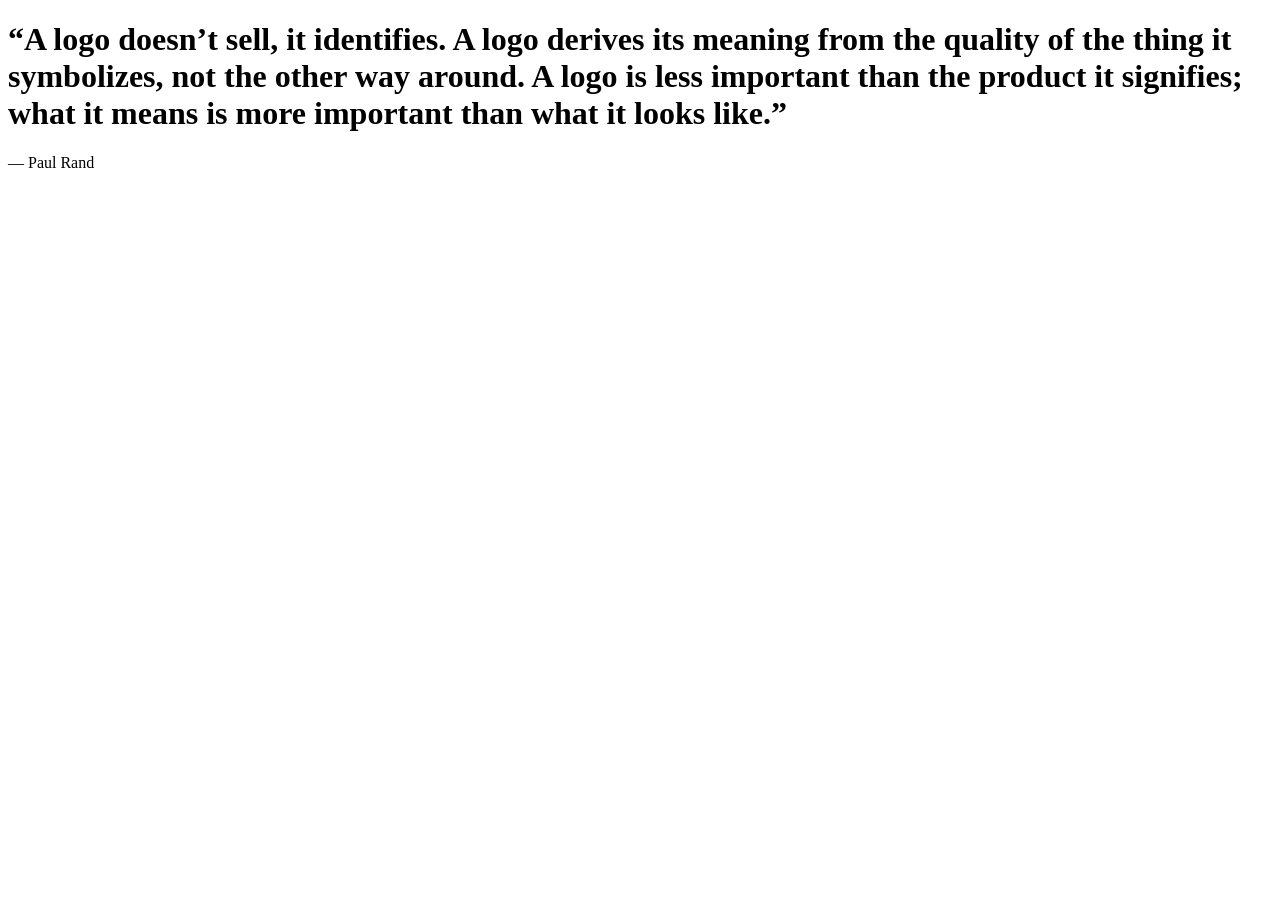
==== citation-rand.html @ c83edeaf "v1 yo!" ====
<!DOCTYPE html>
<html lang="en">
<head>
    <meta charset="UTF-8">
    <meta name="viewport" content="width=device-width, initial-scale=1.0">
    <title>Paul Rand</title>
</head>
<body>
    <h1>“A logo doesn’t sell, it identifies. A logo derives its meaning from the quality of the thing it symbolizes, not the other way around. A logo is less important than the product it signifies; what it means is more important than what it looks like.”</h1>
    <p>— Paul Rand</p>
</body>
</html>
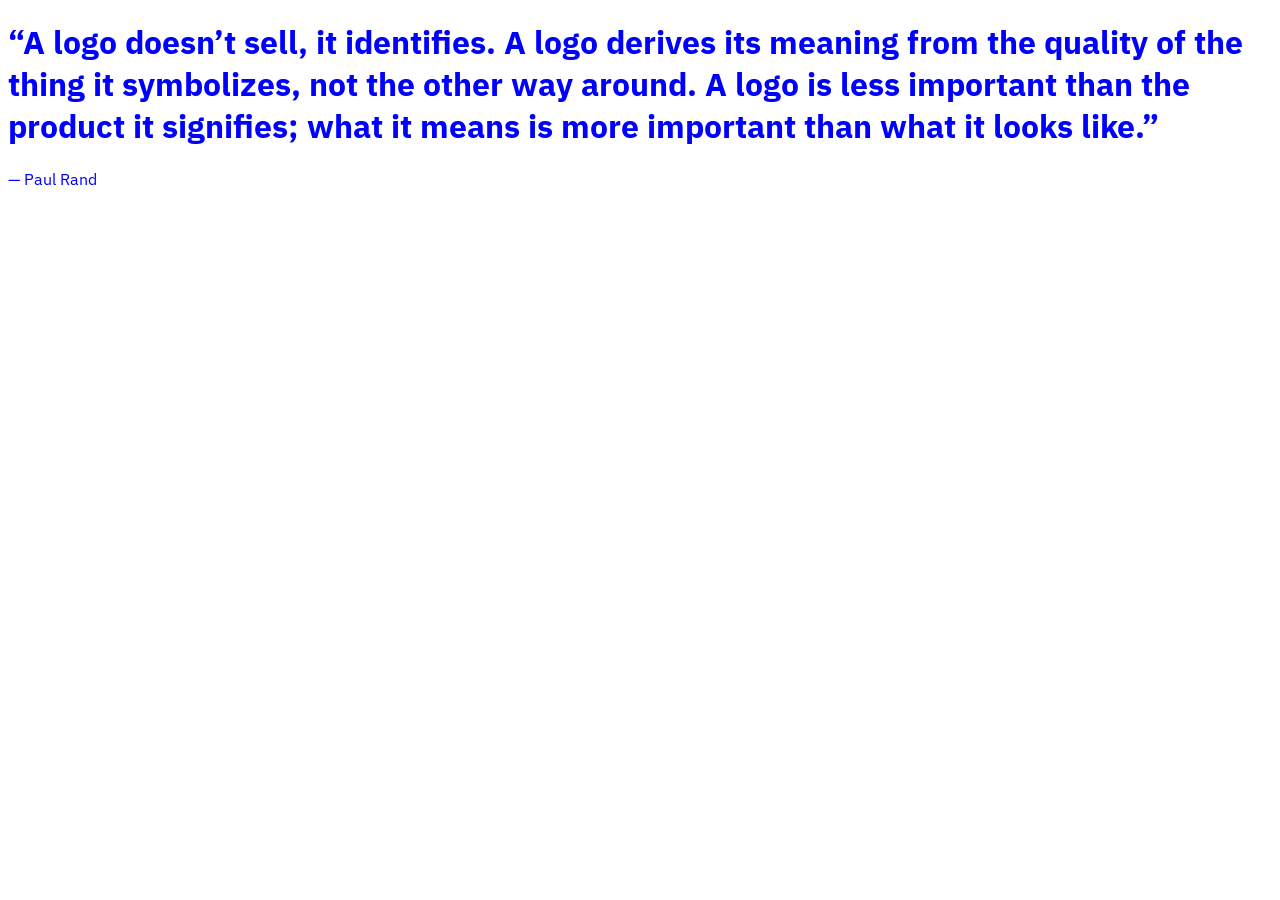
==== commit e38ddb70: "v1" ====
--- a/citation-rand.html
+++ b/citation-rand.html
@@ -4,6 +4,18 @@
     <meta charset="UTF-8">
     <meta name="viewport" content="width=device-width, initial-scale=1.0">
     <title>Paul Rand</title>
+
+    <link rel="preconnect" href="https://fonts.googleapis.com">
+    <link rel="preconnect" href="https://fonts.gstatic.com" crossorigin>
+    <link href="https://fonts.googleapis.com/css2?family=IBM+Plex+Sans:ital,wght@0,100..700;1,100..700&display=swap" rel="stylesheet">
+
+    <style>
+        body{
+            font-family: "IBM Plex Sans", sans-serif;
+            color: blue;
+        }
+    </style>
+
 </head>
 <body>
     <h1>“A logo doesn’t sell, it identifies. A logo derives its meaning from the quality of the thing it symbolizes, not the other way around. A logo is less important than the product it signifies; what it means is more important than what it looks like.”</h1>
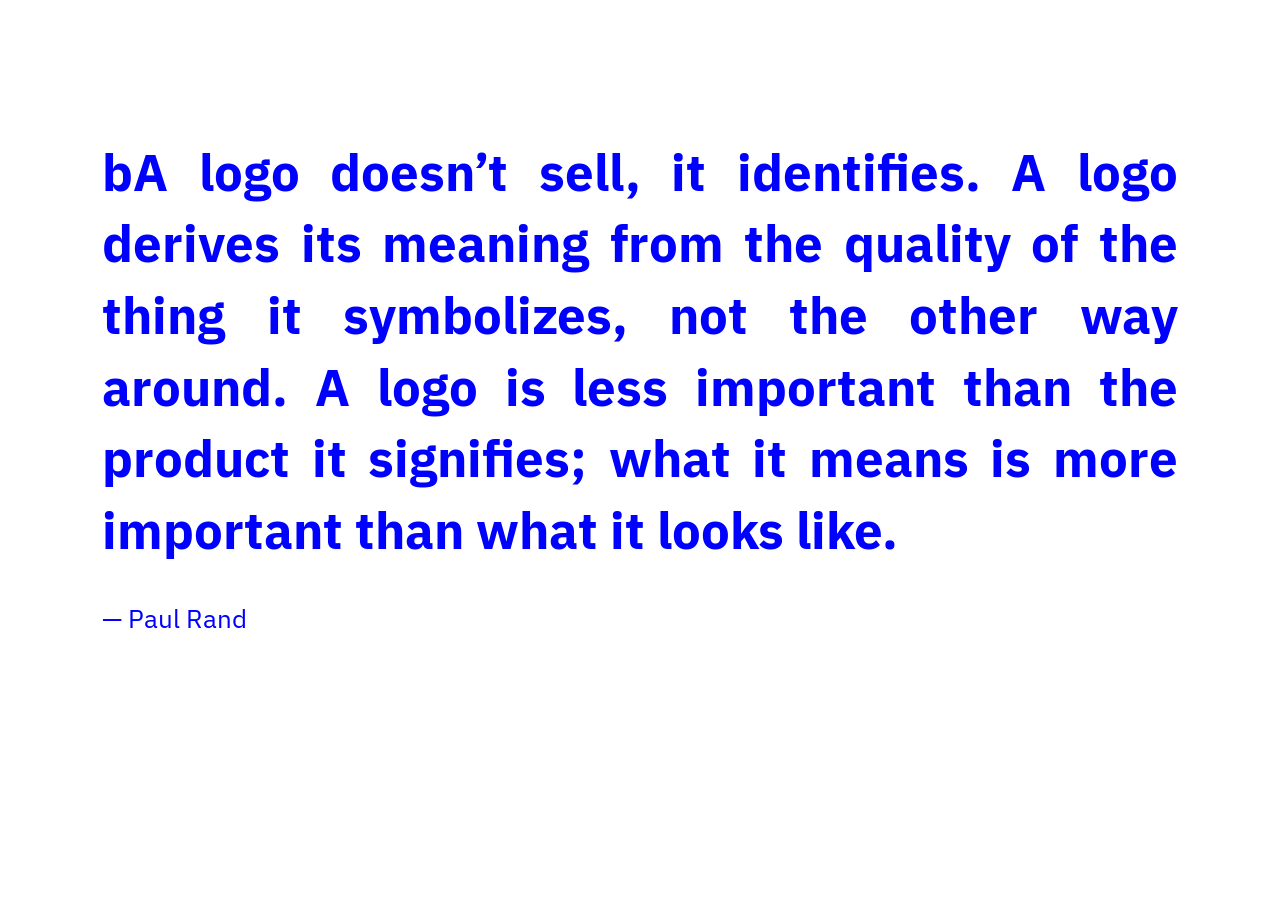
==== commit d4c1aa90: "citations" ====
--- a/citation-rand.html
+++ b/citation-rand.html
@@ -13,12 +13,22 @@
         body{
             font-family: "IBM Plex Sans", sans-serif;
             color: blue;
+            font-size:2vw;
+            line-height: 1.4;
+            margin: 0;
+            padding: 8vw;
+            text-align: justify;
+        }
+        h1 { position: relative;}
+        h1:before{
+            content: "b";
+
         }
     </style>
 
 </head>
 <body>
-    <h1>“A logo doesn’t sell, it identifies. A logo derives its meaning from the quality of the thing it symbolizes, not the other way around. A logo is less important than the product it signifies; what it means is more important than what it looks like.”</h1>
+    <h1>A logo doesn’t sell, it identifies. A logo derives its meaning from the quality of the thing it symbolizes, not the other way around. A logo is less important than the product it signifies; what it means is more important than what it looks like.</h1>
     <p>— Paul Rand</p>
 </body>
 </html>
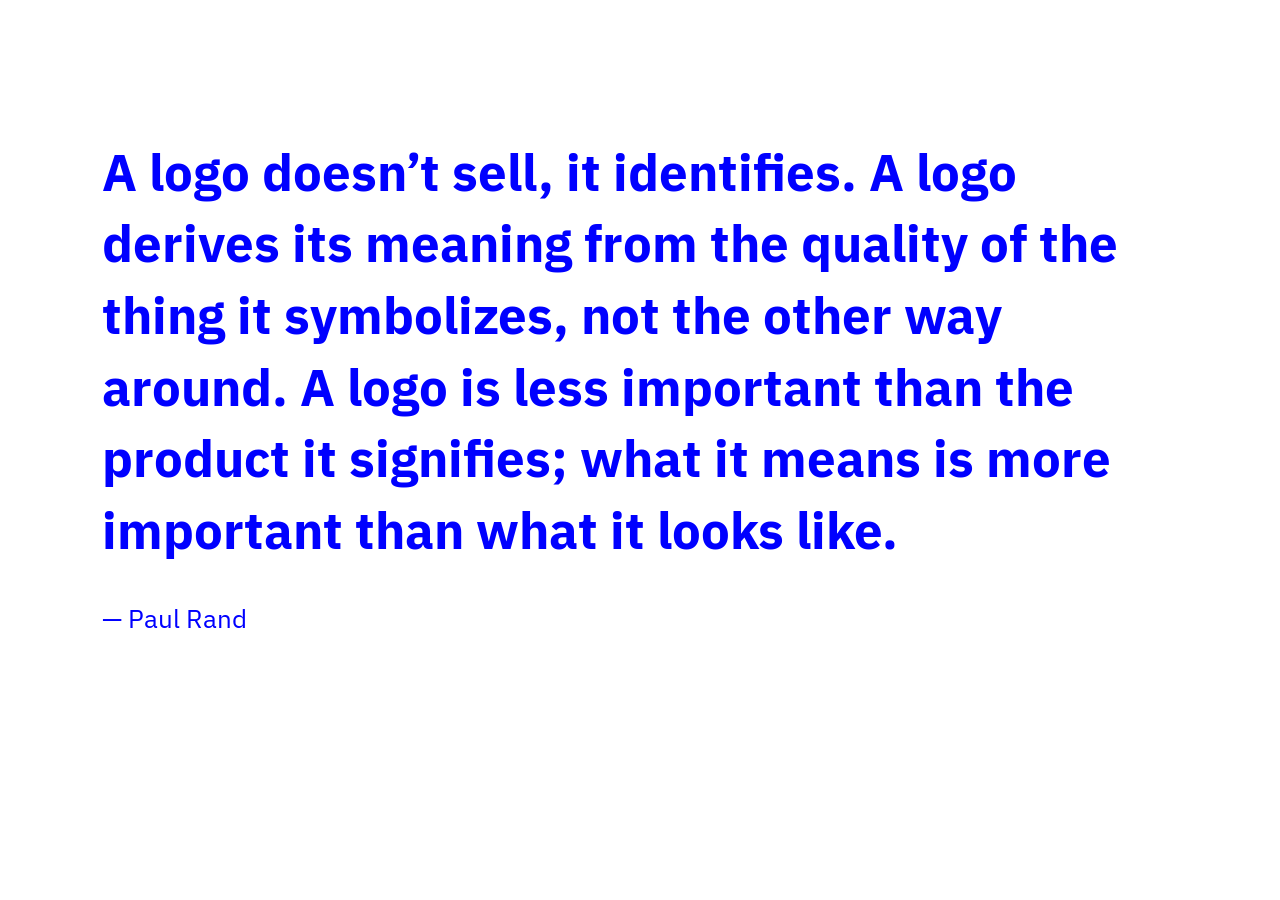
==== commit 5c9c04e5: "…" ====
--- a/citation-rand.html
+++ b/citation-rand.html
@@ -17,12 +17,7 @@
             line-height: 1.4;
             margin: 0;
             padding: 8vw;
-            text-align: justify;
-        }
-        h1 { position: relative;}
-        h1:before{
-            content: "b";
-
+            /* text-align: justify; */
         }
     </style>
 
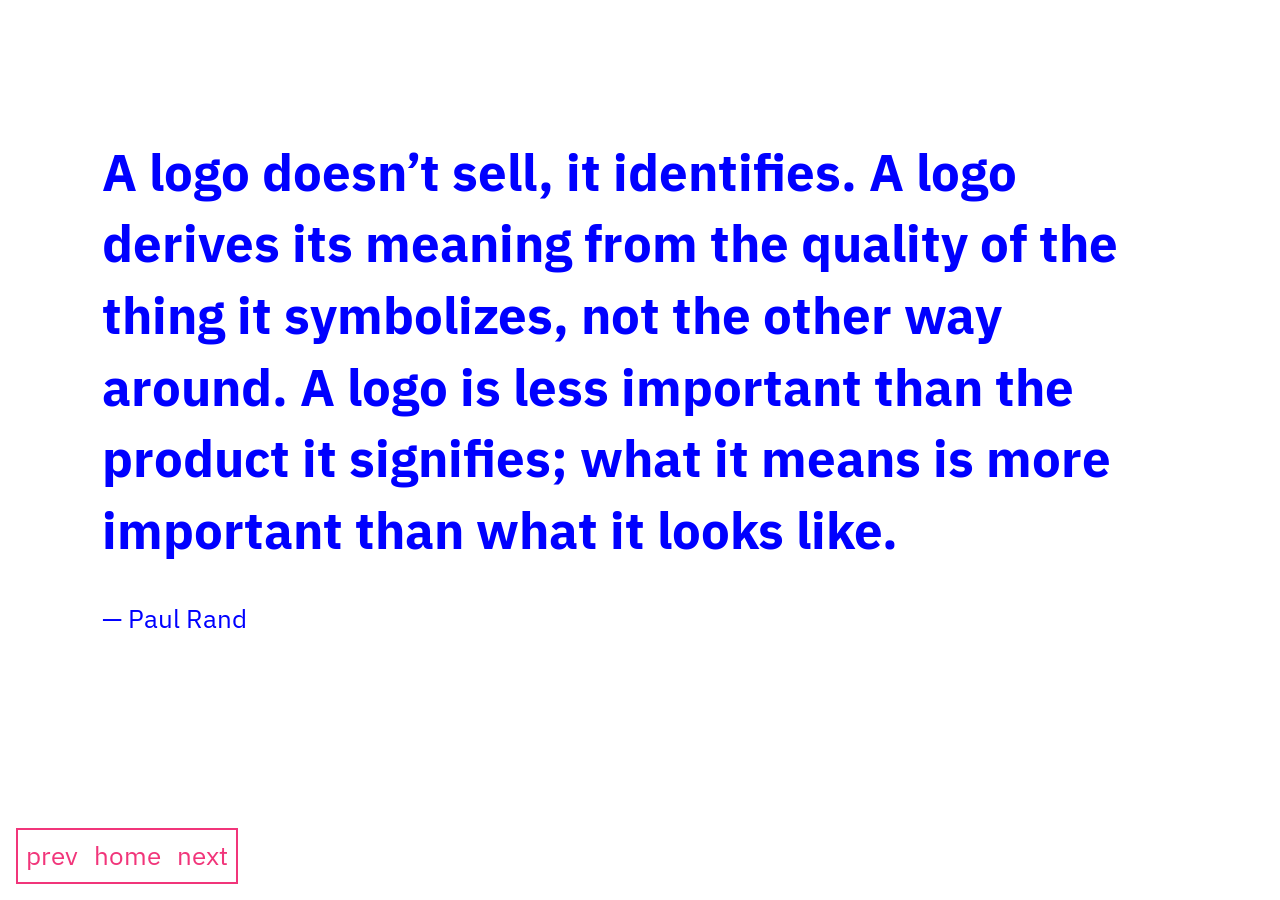
==== commit 271e2bdf: "with nav" ====
--- a/citation-rand.html
+++ b/citation-rand.html
@@ -23,6 +23,17 @@
 
 </head>
 <body>
+
+    <!-- OMG IT’S A NAVBAR!!! -->
+<link rel="stylesheet" href="navbar.css">
+<div id="navbar">
+    <a href="citation-huit.html">prev</a>
+    <a href="index.html">home</a>
+    <a href="citation-rand.html">next</a>
+</div>
+<!-- END OF TEH NAVBAR -->
+
+
     <h1>A logo doesn’t sell, it identifies. A logo derives its meaning from the quality of the thing it symbolizes, not the other way around. A logo is less important than the product it signifies; what it means is more important than what it looks like.</h1>
     <p>— Paul Rand</p>
 </body>
--- a/navbar.css
+++ b/navbar.css
@@ -0,0 +1,20 @@
+#navbar{
+	border: 2px solid #f1357A;
+	background: #FFF9;
+	max-width: max-content;
+	position: fixed;
+	bottom:1rem;
+	left: 1rem;
+	display: flex;
+}
+
+#navbar a {
+	color: #F1357A;
+	text-decoration: none;
+	padding:0.5rem;
+}
+
+#navbar a:hover{
+	background: #f1357A;
+	color: #FFF;
+}
